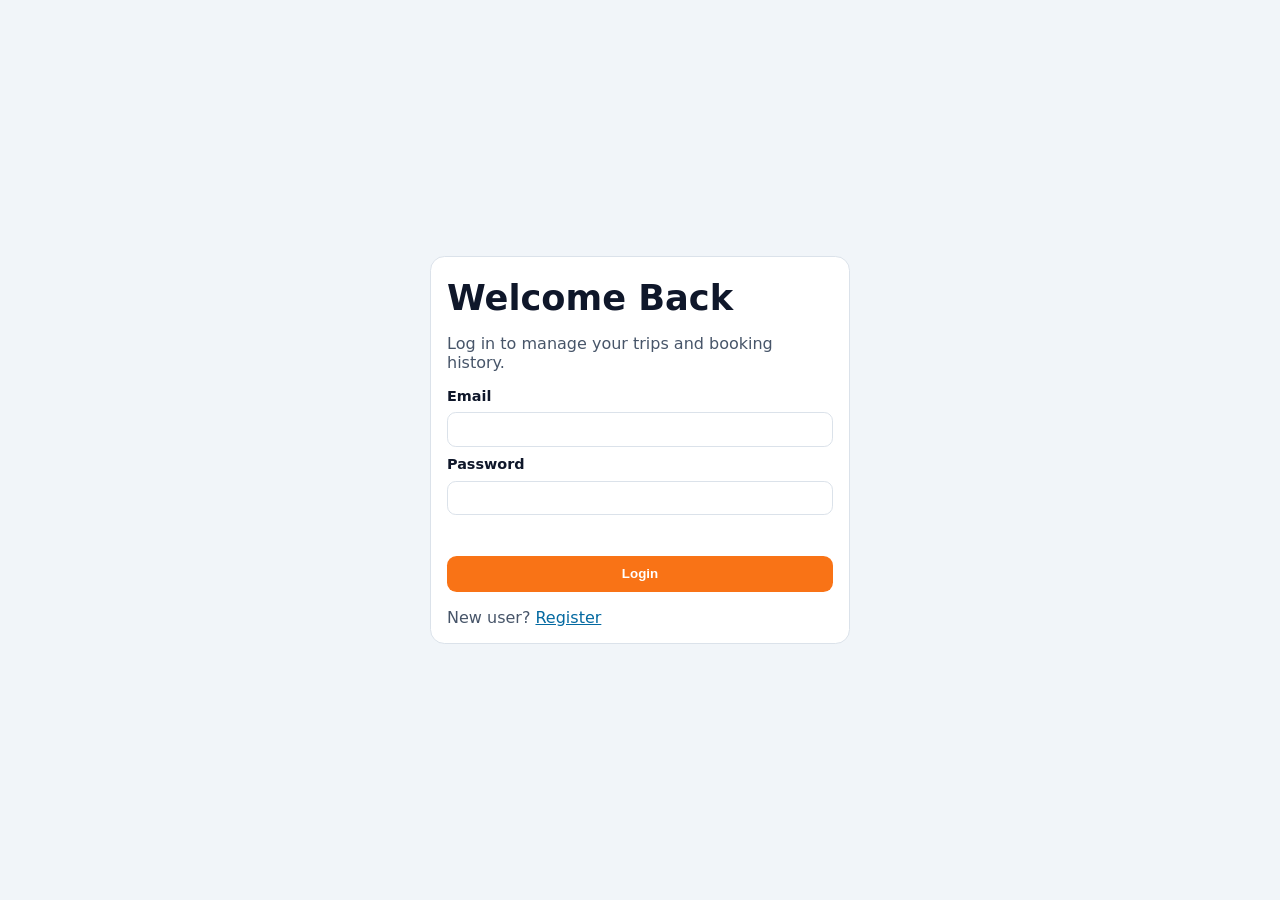
==== dashboard.html @ aea99197 "Add auth flow, user dashboard history, and INR run guide" ====
<!DOCTYPE html>
<html lang="en">
  <head>
    <meta charset="UTF-8" />
    <meta name="viewport" content="width=device-width, initial-scale=1.0" />
    <title>Dashboard - WanderList 2026</title>
    <link rel="stylesheet" href="styles.css" />
  </head>
  <body>
    <header class="app-header">
      <div>
        <p class="eyebrow">User Dashboard</p>
        <h1>WanderList 2026</h1>
        <p id="welcome-user" class="welcome-user"></p>
      </div>
      <div class="header-tools">
        <label class="search-group" for="search-input">
          <span>Search Trips</span>
          <input id="search-input" type="search" placeholder="Search by destination..." />
        </label>
        <div class="stats" aria-live="polite">
          <p><strong id="total-trips">0</strong> Total Trips</p>
          <p><strong id="visited-trips">0</strong> Completed</p>
        </div>
        <button id="logout-btn" class="btn-link btn-link-outline" type="button">Logout</button>
      </div>
    </header>

    <main class="dashboard">
      <section class="panel form-panel">
        <h2>Add New Trip</h2>
        <form id="trip-form" novalidate>
          <label for="destination">Destination Name</label>
          <input id="destination" name="destination" type="text" list="popular-destinations" required />
          <datalist id="popular-destinations">
            <option value="Goa"></option>
            <option value="Manali"></option>
            <option value="Jaipur"></option>
            <option value="Udaipur"></option>
            <option value="Kerala"></option>
            <option value="Rishikesh"></option>
            <option value="Leh-Ladakh"></option>
            <option value="Darjeeling"></option>
            <option value="Andaman Islands"></option>
          </datalist>

          <label for="date">Date</label>
          <input id="date" name="date" type="date" required />

          <label for="budget">Estimated Budget (INR)</label>
          <input id="budget" name="budget" type="number" min="1" step="1" required />

          <label for="category">Category</label>
          <select id="category" name="category" required>
            <option value="">Select a category</option>
            <option value="Adventure">Adventure</option>
            <option value="Relax">Relax</option>
            <option value="Work">Work</option>
            <option value="Culture">Culture</option>
          </select>

          <p id="form-error" class="error-message" aria-live="polite"></p>
          <button class="btn-add" type="submit">Add to Itinerary</button>
        </form>
      </section>

      <section class="panel list-panel">
        <div class="list-header">
          <h2>Planned Trips</h2>
          <p class="hint">Toggle visited or delete entries anytime.</p>
        </div>
        <div id="empty-state" class="empty-state" hidden>
          No trips planned yet! Start by adding one above.
        </div>
        <div id="trip-grid" class="trip-grid" aria-live="polite"></div>
      </section>
    </main>

    <section class="panel history-panel">
      <h2>Past Bookings History</h2>
      <div id="history-empty" class="empty-state" hidden>No past bookings yet.</div>
      <ul id="history-list" class="history-list"></ul>
    </section>

    <footer class="budget-summary" aria-live="polite">
      Total Planned Budget: <strong id="budget-total">₹0</strong>
    </footer>

    <template id="trip-card-template">
      <article class="trip-card">
        <header>
          <h3 class="trip-destination"></h3>
          <p class="trip-date"></p>
        </header>
        <div class="trip-meta">
          <p><span>Budget:</span> <strong class="trip-budget"></strong></p>
          <p><span>Category:</span> <strong class="trip-category"></strong></p>
        </div>
        <footer>
          <label class="visited-toggle">
            <input type="checkbox" class="visited-input" />
            Mark as Visited
          </label>
          <button class="delete-btn" type="button" aria-label="Delete trip">🗑</button>
        </footer>
      </article>
    </template>

    <script src="script.js"></script>
  </body>
</html>
---- styles.css ----
:root {
  --primary: #0ea5e9;
  --accent: #f97316;
  --bg: #f1f5f9;
  --panel: #ffffff;
  --text: #0f172a;
  --muted: #475569;
  --border: #dbe2ea;
  --error: #dc2626;
  --success-bg: #ecfeff;
}

* {
  box-sizing: border-box;
}

body {
  margin: 0;
  background: var(--bg);
  color: var(--text);
  font-family: Inter, system-ui, -apple-system, Segoe UI, Roboto, sans-serif;
}

.landing {
  min-height: 100vh;
  display: grid;
  place-content: center;
  gap: 0.75rem;
  text-align: center;
  padding: 1rem;
}

.landing-copy {
  margin: 0;
  color: var(--muted);
}

.landing-actions {
  display: flex;
  justify-content: center;
  gap: 0.6rem;
}

.btn-link {
  background: var(--accent);
  color: #fff;
  text-decoration: none;
  border: none;
  border-radius: 0.6rem;
  padding: 0.5rem 0.9rem;
  font-weight: 700;
  cursor: pointer;
}

.btn-link-outline {
  background: transparent;
  color: #fff;
  border: 1px solid rgba(255, 255, 255, 0.7);
}

.auth-page {
  min-height: 100vh;
  display: grid;
  place-content: center;
  padding: 1rem;
}

.auth-card {
  width: min(420px, 95vw);
  background: var(--panel);
  border: 1px solid var(--border);
  border-radius: 0.9rem;
  padding: 1rem;
}

.auth-card p {
  color: var(--muted);
}

.auth-form {
  display: grid;
  gap: 0.55rem;
}

.auth-switch {
  margin-bottom: 0;
}

.auth-switch a {
  color: #0369a1;
}

.app-header {
  background: linear-gradient(130deg, #0284c7, #0ea5e9);
  color: #fff;
  padding: 1.25rem clamp(1rem, 4vw, 2.5rem);
  display: flex;
  align-items: end;
  justify-content: space-between;
  gap: 1rem;
}

.welcome-user {
  margin: 0.2rem 0 0;
  opacity: 0.9;
}

.eyebrow {
  margin: 0;
  text-transform: uppercase;
  letter-spacing: 0.08em;
  font-size: 0.78rem;
  opacity: 0.85;
}

h1 {
  margin: 0.2rem 0 0;
  font-size: clamp(1.5rem, 4vw, 2.2rem);
}

.header-tools {
  display: grid;
  gap: 0.6rem;
  width: min(420px, 100%);
}

.search-group {
  display: grid;
  gap: 0.25rem;
  font-size: 0.86rem;
}

.search-group input {
  border: 1px solid #bfdbfe;
  border-radius: 0.6rem;
  padding: 0.55rem;
  color: var(--text);
}

.stats {
  display: flex;
  gap: 0.8rem;
  flex-wrap: wrap;
}

.stats p {
  margin: 0;
  background: rgba(255, 255, 255, 0.16);
  border: 1px solid rgba(255, 255, 255, 0.32);
  border-radius: 999px;
  padding: 0.35rem 0.7rem;
  font-size: 0.9rem;
}

.dashboard {
  display: grid;
  grid-template-columns: minmax(260px, 320px) 1fr;
  gap: 1rem;
  padding: 1rem clamp(1rem, 4vw, 2.5rem) 0.8rem;
}

.panel {
  background: var(--panel);
  border: 1px solid var(--border);
  border-radius: 0.9rem;
  padding: 1rem;
}

.history-panel {
  margin: 0 clamp(1rem, 4vw, 2.5rem) 0.8rem;
}

.history-list {
  margin: 0;
  padding-left: 1.2rem;
  color: var(--text);
}

.history-list li {
  padding: 0.2rem 0;
}

#trip-form {
  display: grid;
  gap: 0.55rem;
}

label {
  font-weight: 600;
  font-size: 0.9rem;
}

input,
select {
  border: 1px solid var(--border);
  border-radius: 0.55rem;
  padding: 0.55rem;
}

.btn-add {
  margin-top: 0.25rem;
  background: var(--accent);
  border: none;
  color: #fff;
  border-radius: 0.6rem;
  padding: 0.65rem;
  font-weight: 700;
  cursor: pointer;
}

.error-message {
  min-height: 1.2rem;
  margin: 0;
  color: var(--error);
  font-size: 0.86rem;
}

.list-header {
  display: flex;
  justify-content: space-between;
  gap: 1rem;
  align-items: baseline;
}

.hint {
  margin: 0;
  color: var(--muted);
  font-size: 0.88rem;
}

.empty-state {
  background: #fff7ed;
  border: 1px dashed #fdba74;
  border-radius: 0.7rem;
  padding: 0.8rem;
  color: #9a3412;
  margin-bottom: 0.8rem;
}

.trip-grid {
  display: grid;
  gap: 0.8rem;
  grid-template-columns: repeat(auto-fill, minmax(220px, 1fr));
}

.trip-card {
  border: 1px solid var(--border);
  border-radius: 0.8rem;
  padding: 0.8rem;
  background: #fff;
}

.trip-card.visited {
  background: var(--success-bg);
  border-color: #67e8f9;
}

.trip-card header h3 {
  margin: 0;
}

.trip-date {
  margin: 0.2rem 0 0;
  color: var(--muted);
  font-size: 0.88rem;
}

.trip-meta p {
  margin: 0.3rem 0;
}

.trip-meta span {
  color: var(--muted);
}

.trip-card footer {
  margin-top: 0.7rem;
  display: flex;
  justify-content: space-between;
  align-items: center;
}

.visited-toggle {
  display: inline-flex;
  align-items: center;
  gap: 0.35rem;
  font-size: 0.86rem;
  font-weight: 500;
}

.delete-btn {
  background: transparent;
  border: 1px solid #fecaca;
  color: #b91c1c;
  border-radius: 0.5rem;
  padding: 0.3rem 0.45rem;
  cursor: pointer;
}

.budget-summary {
  margin: 0 1rem 1.2rem;
  padding: 0.9rem 1rem;
  background: #e0f2fe;
  border: 1px solid #bae6fd;
  border-radius: 0.7rem;
}

@media (max-width: 860px) {
  .app-header {
    align-items: start;
    flex-direction: column;
  }

  .dashboard {
    grid-template-columns: 1fr;
  }
}
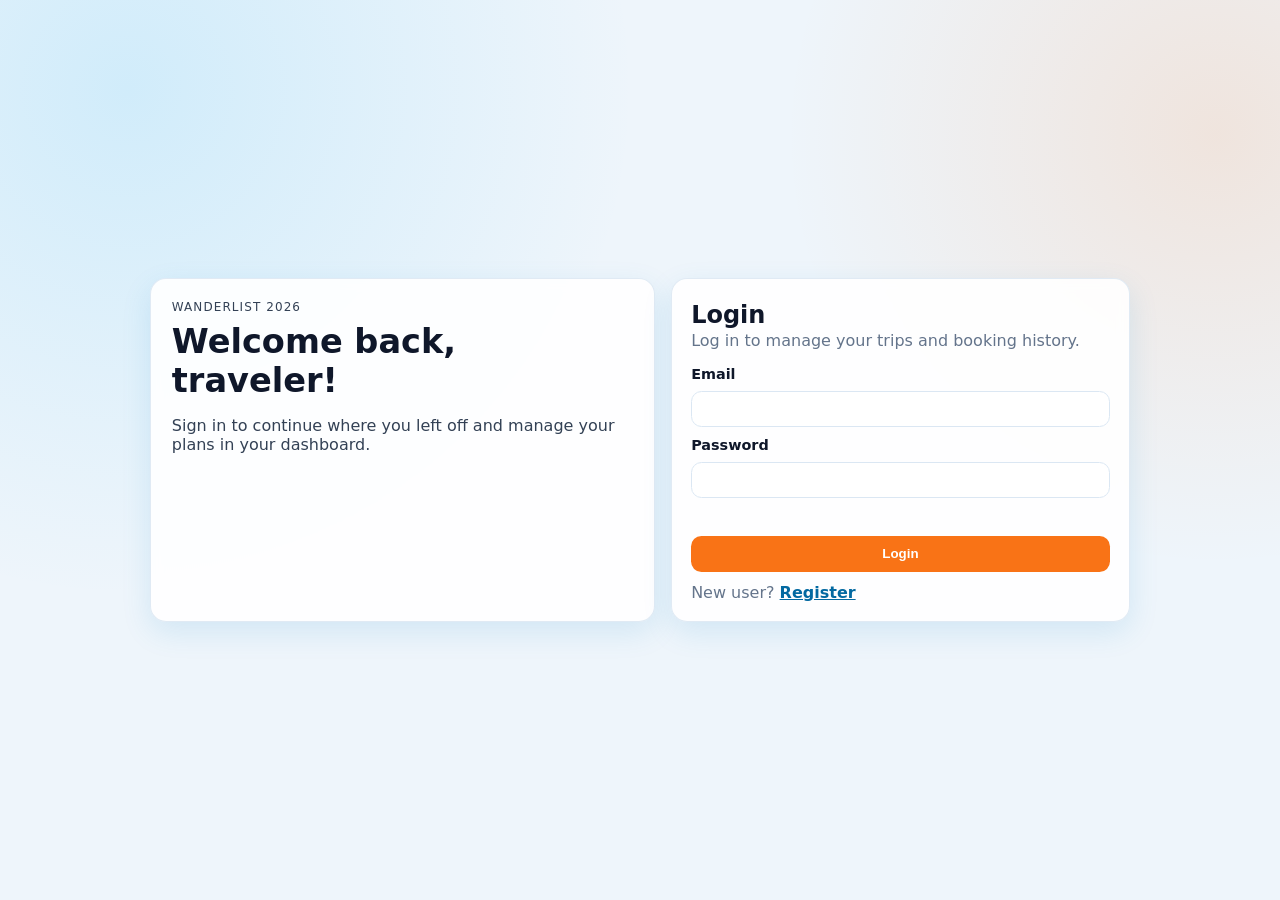
==== commit e6f602be: "Polish UI/UX across auth and dashboard pages" ====
--- a/dashboard.html
+++ b/dashboard.html
@@ -10,7 +10,7 @@
     <header class="app-header">
       <div>
         <p class="eyebrow">User Dashboard</p>
-        <h1>WanderList 2026</h1>
+        <h1>WanderList 2026 Dashboard</h1>
         <p id="welcome-user" class="welcome-user"></p>
       </div>
       <div class="header-tools">
@@ -29,6 +29,7 @@
     <main class="dashboard">
       <section class="panel form-panel">
         <h2>Add New Trip</h2>
+        <p class="muted">Create your next plan in seconds.</p>
         <form id="trip-form" novalidate>
           <label for="destination">Destination Name</label>
           <input id="destination" name="destination" type="text" list="popular-destinations" required />
--- a/styles.css
+++ b/styles.css
@@ -1,13 +1,15 @@
 :root {
-  --primary: #0ea5e9;
+  --primary: #0284c7;
+  --primary-strong: #0369a1;
   --accent: #f97316;
-  --bg: #f1f5f9;
+  --bg: #eef5fb;
   --panel: #ffffff;
   --text: #0f172a;
-  --muted: #475569;
-  --border: #dbe2ea;
+  --muted: #64748b;
+  --border: #dbe7f3;
   --error: #dc2626;
   --success-bg: #ecfeff;
+  --shadow: 0 10px 30px rgba(2, 132, 199, 0.12);
 }
 
 * {
@@ -16,112 +18,168 @@
 
 body {
   margin: 0;
-  background: var(--bg);
+  background:
+    radial-gradient(circle at 10% 10%, rgba(56, 189, 248, 0.16), transparent 36%),
+    radial-gradient(circle at 95% 15%, rgba(249, 115, 22, 0.13), transparent 30%),
+    var(--bg);
   color: var(--text);
   font-family: Inter, system-ui, -apple-system, Segoe UI, Roboto, sans-serif;
 }
 
-.landing {
+.muted {
+  color: var(--muted);
+  margin-top: 0;
+}
+
+.auth-page {
   min-height: 100vh;
   display: grid;
   place-content: center;
-  gap: 0.75rem;
-  text-align: center;
   padding: 1rem;
 }
 
-.landing-copy {
-  margin: 0;
-  color: var(--muted);
-}
-
-.landing-actions {
-  display: flex;
-  justify-content: center;
-  gap: 0.6rem;
-}
-
+.auth-layout {
+  width: min(980px, 96vw);
+  display: grid;
+  grid-template-columns: 1.1fr 1fr;
+  gap: 1rem;
+  align-items: stretch;
+}
+
+.auth-hero,
+.auth-card {
+  background: rgba(255, 255, 255, 0.9);
+  border: 1px solid rgba(219, 231, 243, 0.85);
+  border-radius: 1rem;
+  box-shadow: var(--shadow);
+  backdrop-filter: blur(6px);
+}
+
+.auth-hero {
+  padding: 1.3rem;
+}
+
+.auth-hero h1 {
+  margin: 0.5rem 0;
+  font-size: clamp(1.4rem, 3.3vw, 2.1rem);
+}
+
+.auth-hero p {
+  color: #334155;
+}
+
+.auth-hero ul {
+  margin: 0.9rem 0 0;
+  padding-left: 1.2rem;
+  color: #334155;
+}
+
+.auth-card {
+  padding: 1.2rem;
+}
+
+.auth-card h2 {
+  margin: 0.15rem 0;
+}
+
+.auth-form {
+  display: grid;
+  gap: 0.58rem;
+}
+
+.auth-switch {
+  margin: 0.7rem 0 0;
+  color: var(--muted);
+}
+
+.auth-switch a {
+  color: var(--primary-strong);
+  font-weight: 600;
+}
+
+.eyebrow {
+  margin: 0;
+  text-transform: uppercase;
+  letter-spacing: 0.09em;
+  font-size: 0.75rem;
+  color: var(--primary-strong);
+}
+
+label {
+  font-weight: 600;
+  font-size: 0.9rem;
+}
+
+input,
+select {
+  border: 1px solid var(--border);
+  border-radius: 0.65rem;
+  padding: 0.6rem;
+  background: #fff;
+}
+
+input:focus,
+select:focus {
+  outline: 2px solid #7dd3fc;
+  border-color: #38bdf8;
+}
+
+.btn-add,
 .btn-link {
   background: var(--accent);
+  border: none;
   color: #fff;
-  text-decoration: none;
-  border: none;
-  border-radius: 0.6rem;
-  padding: 0.5rem 0.9rem;
+  border-radius: 0.65rem;
+  padding: 0.65rem 0.9rem;
   font-weight: 700;
   cursor: pointer;
+  transition: transform 140ms ease, filter 140ms ease;
+}
+
+.btn-add:hover,
+.btn-link:hover {
+  filter: brightness(0.96);
+  transform: translateY(-1px);
 }
 
 .btn-link-outline {
-  background: transparent;
+  background: #ffffff1f;
   color: #fff;
-  border: 1px solid rgba(255, 255, 255, 0.7);
-}
-
-.auth-page {
-  min-height: 100vh;
-  display: grid;
-  place-content: center;
-  padding: 1rem;
-}
-
-.auth-card {
-  width: min(420px, 95vw);
-  background: var(--panel);
-  border: 1px solid var(--border);
-  border-radius: 0.9rem;
-  padding: 1rem;
-}
-
-.auth-card p {
-  color: var(--muted);
-}
-
-.auth-form {
-  display: grid;
-  gap: 0.55rem;
-}
-
-.auth-switch {
-  margin-bottom: 0;
-}
-
-.auth-switch a {
-  color: #0369a1;
+  border: 1px solid rgba(255, 255, 255, 0.75);
+}
+
+.error-message {
+  min-height: 1.2rem;
+  margin: 0;
+  color: var(--error);
+  font-size: 0.86rem;
 }
 
 .app-header {
-  background: linear-gradient(130deg, #0284c7, #0ea5e9);
+  background: linear-gradient(135deg, #0284c7, #0ea5e9);
   color: #fff;
-  padding: 1.25rem clamp(1rem, 4vw, 2.5rem);
+  padding: 1.15rem clamp(1rem, 4vw, 2.5rem);
   display: flex;
   align-items: end;
   justify-content: space-between;
   gap: 1rem;
+  box-shadow: 0 10px 24px rgba(3, 105, 161, 0.3);
+}
+
+.app-header h1 {
+  margin: 0.2rem 0 0;
+  font-size: clamp(1.3rem, 3.6vw, 2rem);
 }
 
 .welcome-user {
-  margin: 0.2rem 0 0;
-  opacity: 0.9;
-}
-
-.eyebrow {
-  margin: 0;
-  text-transform: uppercase;
-  letter-spacing: 0.08em;
-  font-size: 0.78rem;
-  opacity: 0.85;
-}
-
-h1 {
-  margin: 0.2rem 0 0;
-  font-size: clamp(1.5rem, 4vw, 2.2rem);
+  margin: 0.22rem 0 0;
+  opacity: 0.95;
 }
 
 .header-tools {
   display: grid;
   gap: 0.6rem;
-  width: min(420px, 100%);
+  width: min(460px, 100%);
 }
 
 .search-group {
@@ -130,31 +188,24 @@
   font-size: 0.86rem;
 }
 
-.search-group input {
-  border: 1px solid #bfdbfe;
-  border-radius: 0.6rem;
-  padding: 0.55rem;
-  color: var(--text);
-}
-
 .stats {
   display: flex;
-  gap: 0.8rem;
+  gap: 0.65rem;
   flex-wrap: wrap;
 }
 
 .stats p {
   margin: 0;
-  background: rgba(255, 255, 255, 0.16);
+  background: rgba(255, 255, 255, 0.18);
   border: 1px solid rgba(255, 255, 255, 0.32);
   border-radius: 999px;
-  padding: 0.35rem 0.7rem;
+  padding: 0.3rem 0.72rem;
   font-size: 0.9rem;
 }
 
 .dashboard {
   display: grid;
-  grid-template-columns: minmax(260px, 320px) 1fr;
+  grid-template-columns: minmax(260px, 340px) 1fr;
   gap: 1rem;
   padding: 1rem clamp(1rem, 4vw, 2.5rem) 0.8rem;
 }
@@ -162,8 +213,9 @@
 .panel {
   background: var(--panel);
   border: 1px solid var(--border);
-  border-radius: 0.9rem;
+  border-radius: 1rem;
   padding: 1rem;
+  box-shadow: 0 8px 22px rgba(15, 23, 42, 0.06);
 }
 
 .history-panel {
@@ -173,46 +225,16 @@
 .history-list {
   margin: 0;
   padding-left: 1.2rem;
-  color: var(--text);
 }
 
 .history-list li {
-  padding: 0.2rem 0;
+  padding: 0.36rem 0;
+  color: #1e293b;
 }
 
 #trip-form {
   display: grid;
   gap: 0.55rem;
-}
-
-label {
-  font-weight: 600;
-  font-size: 0.9rem;
-}
-
-input,
-select {
-  border: 1px solid var(--border);
-  border-radius: 0.55rem;
-  padding: 0.55rem;
-}
-
-.btn-add {
-  margin-top: 0.25rem;
-  background: var(--accent);
-  border: none;
-  color: #fff;
-  border-radius: 0.6rem;
-  padding: 0.65rem;
-  font-weight: 700;
-  cursor: pointer;
-}
-
-.error-message {
-  min-height: 1.2rem;
-  margin: 0;
-  color: var(--error);
-  font-size: 0.86rem;
 }
 
 .list-header {
@@ -231,23 +253,29 @@
 .empty-state {
   background: #fff7ed;
   border: 1px dashed #fdba74;
-  border-radius: 0.7rem;
-  padding: 0.8rem;
+  border-radius: 0.75rem;
+  padding: 0.85rem;
   color: #9a3412;
   margin-bottom: 0.8rem;
 }
 
 .trip-grid {
   display: grid;
-  gap: 0.8rem;
-  grid-template-columns: repeat(auto-fill, minmax(220px, 1fr));
+  gap: 0.85rem;
+  grid-template-columns: repeat(auto-fill, minmax(230px, 1fr));
 }
 
 .trip-card {
   border: 1px solid var(--border);
-  border-radius: 0.8rem;
-  padding: 0.8rem;
+  border-radius: 0.88rem;
+  padding: 0.84rem;
   background: #fff;
+  transition: transform 150ms ease, box-shadow 150ms ease;
+}
+
+.trip-card:hover {
+  transform: translateY(-2px);
+  box-shadow: 0 8px 24px rgba(2, 132, 199, 0.15);
 }
 
 .trip-card.visited {
@@ -266,7 +294,7 @@
 }
 
 .trip-meta p {
-  margin: 0.3rem 0;
+  margin: 0.34rem 0;
 }
 
 .trip-meta span {
@@ -274,7 +302,7 @@
 }
 
 .trip-card footer {
-  margin-top: 0.7rem;
+  margin-top: 0.74rem;
   display: flex;
   justify-content: space-between;
   align-items: center;
@@ -292,9 +320,13 @@
   background: transparent;
   border: 1px solid #fecaca;
   color: #b91c1c;
-  border-radius: 0.5rem;
-  padding: 0.3rem 0.45rem;
+  border-radius: 0.55rem;
+  padding: 0.33rem 0.5rem;
   cursor: pointer;
+}
+
+.delete-btn:hover {
+  background: #fff1f2;
 }
 
 .budget-summary {
@@ -302,16 +334,18 @@
   padding: 0.9rem 1rem;
   background: #e0f2fe;
   border: 1px solid #bae6fd;
-  border-radius: 0.7rem;
-}
-
-@media (max-width: 860px) {
+  border-radius: 0.78rem;
+  box-shadow: 0 8px 18px rgba(3, 105, 161, 0.1);
+}
+
+@media (max-width: 900px) {
+  .auth-layout,
+  .dashboard {
+    grid-template-columns: 1fr;
+  }
+
   .app-header {
     align-items: start;
     flex-direction: column;
   }
-
-  .dashboard {
-    grid-template-columns: 1fr;
-  }
-}
+}
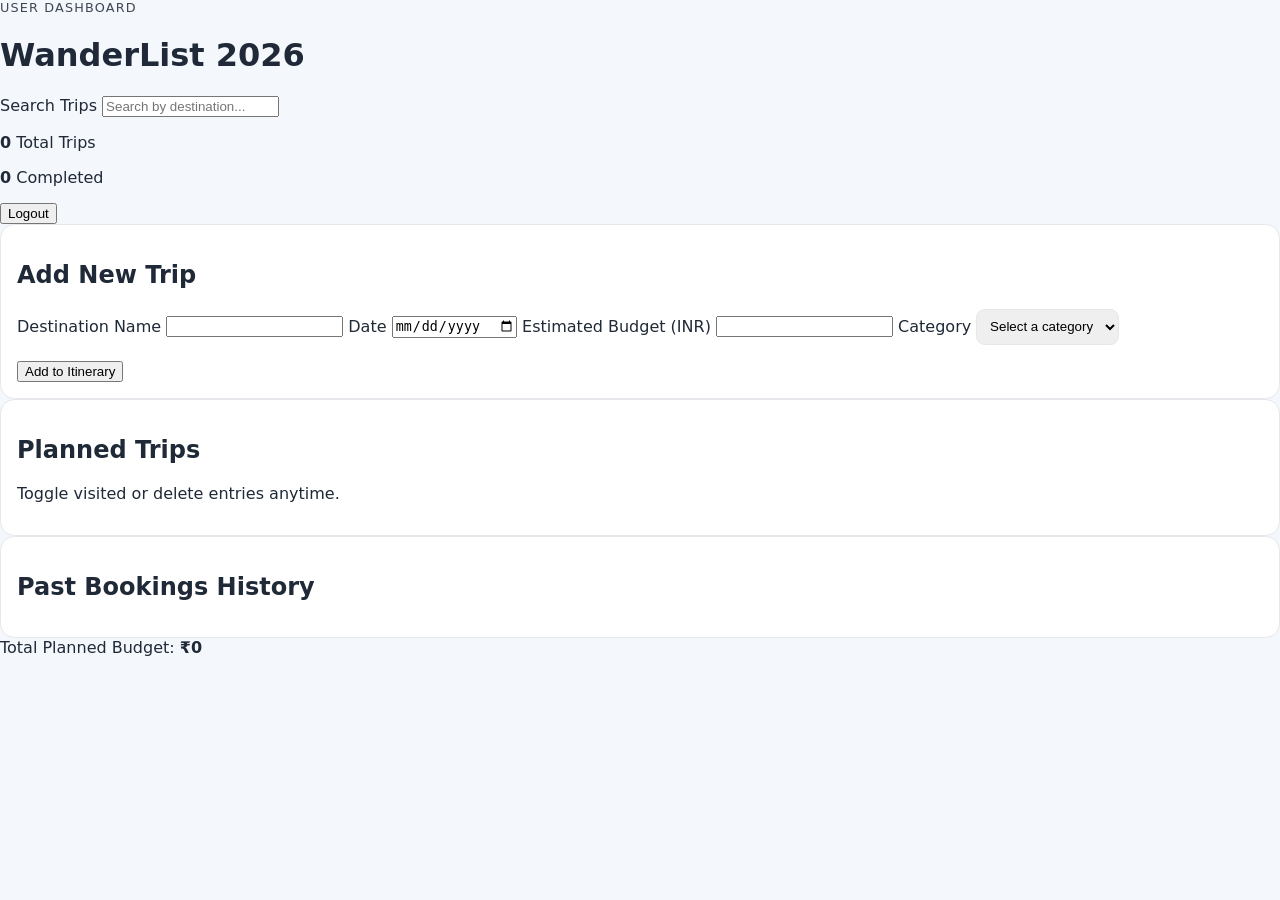
==== commit ae90e1c1: "Merge branch 'main' into codex/create-interactive-travel-dashboard-ui-h0lkji" ====
--- a/dashboard.html
+++ b/dashboard.html
@@ -10,7 +10,7 @@
     <header class="app-header">
       <div>
         <p class="eyebrow">User Dashboard</p>
-        <h1>WanderList 2026 Dashboard</h1>
+        <h1>WanderList 2026</h1>
         <p id="welcome-user" class="welcome-user"></p>
       </div>
       <div class="header-tools">
@@ -29,7 +29,6 @@
     <main class="dashboard">
       <section class="panel form-panel">
         <h2>Add New Trip</h2>
-        <p class="muted">Create your next plan in seconds.</p>
         <form id="trip-form" novalidate>
           <label for="destination">Destination Name</label>
           <input id="destination" name="destination" type="text" list="popular-destinations" required />
--- a/styles.css
+++ b/styles.css
@@ -1,15 +1,13 @@
 :root {
-  --primary: #0284c7;
-  --primary-strong: #0369a1;
-  --accent: #f97316;
-  --bg: #eef5fb;
+  color-scheme: light;
+  --bg: #f4f7fb;
   --panel: #ffffff;
-  --text: #0f172a;
-  --muted: #64748b;
-  --border: #dbe7f3;
-  --error: #dc2626;
-  --success-bg: #ecfeff;
-  --shadow: 0 10px 30px rgba(2, 132, 199, 0.12);
+  --primary: #2563eb;
+  --primary-strong: #1d4ed8;
+  --text: #1f2937;
+  --muted: #6b7280;
+  --border: #e5e7eb;
+  --success: #15803d;
 }
 
 * {
@@ -18,333 +16,196 @@
 
 body {
   margin: 0;
-  background:
-    radial-gradient(circle at 10% 10%, rgba(56, 189, 248, 0.16), transparent 36%),
-    radial-gradient(circle at 95% 15%, rgba(249, 115, 22, 0.13), transparent 30%),
-    var(--bg);
+  font-family: Inter, system-ui, -apple-system, Segoe UI, Roboto, sans-serif;
+  background: var(--bg);
   color: var(--text);
-  font-family: Inter, system-ui, -apple-system, Segoe UI, Roboto, sans-serif;
-}
-
-.muted {
-  color: var(--muted);
-  margin-top: 0;
-}
-
-.auth-page {
-  min-height: 100vh;
-  display: grid;
-  place-content: center;
-  padding: 1rem;
-}
-
-.auth-layout {
-  width: min(980px, 96vw);
-  display: grid;
-  grid-template-columns: 1.1fr 1fr;
-  gap: 1rem;
-  align-items: stretch;
-}
-
-.auth-hero,
-.auth-card {
-  background: rgba(255, 255, 255, 0.9);
-  border: 1px solid rgba(219, 231, 243, 0.85);
-  border-radius: 1rem;
-  box-shadow: var(--shadow);
-  backdrop-filter: blur(6px);
-}
-
-.auth-hero {
-  padding: 1.3rem;
-}
-
-.auth-hero h1 {
-  margin: 0.5rem 0;
-  font-size: clamp(1.4rem, 3.3vw, 2.1rem);
-}
-
-.auth-hero p {
-  color: #334155;
-}
-
-.auth-hero ul {
-  margin: 0.9rem 0 0;
-  padding-left: 1.2rem;
-  color: #334155;
-}
-
-.auth-card {
-  padding: 1.2rem;
-}
-
-.auth-card h2 {
-  margin: 0.15rem 0;
-}
-
-.auth-form {
-  display: grid;
-  gap: 0.58rem;
-}
-
-.auth-switch {
-  margin: 0.7rem 0 0;
-  color: var(--muted);
-}
-
-.auth-switch a {
-  color: var(--primary-strong);
-  font-weight: 600;
+}
+
+.hero {
+  background: linear-gradient(120deg, #1e40af, #2563eb);
+  color: #fff;
+  padding: 2rem clamp(1rem, 4vw, 3rem);
+  display: flex;
+  justify-content: space-between;
+  gap: 1rem;
+  align-items: end;
 }
 
 .eyebrow {
   margin: 0;
   text-transform: uppercase;
   letter-spacing: 0.09em;
-  font-size: 0.75rem;
-  color: var(--primary-strong);
-}
-
-label {
-  font-weight: 600;
-  font-size: 0.9rem;
-}
-
-input,
-select {
-  border: 1px solid var(--border);
-  border-radius: 0.65rem;
-  padding: 0.6rem;
-  background: #fff;
-}
-
-input:focus,
-select:focus {
-  outline: 2px solid #7dd3fc;
-  border-color: #38bdf8;
-}
-
-.btn-add,
-.btn-link {
-  background: var(--accent);
-  border: none;
-  color: #fff;
-  border-radius: 0.65rem;
-  padding: 0.65rem 0.9rem;
-  font-weight: 700;
-  cursor: pointer;
-  transition: transform 140ms ease, filter 140ms ease;
-}
-
-.btn-add:hover,
-.btn-link:hover {
-  filter: brightness(0.96);
-  transform: translateY(-1px);
-}
-
-.btn-link-outline {
-  background: #ffffff1f;
-  color: #fff;
-  border: 1px solid rgba(255, 255, 255, 0.75);
-}
-
-.error-message {
-  min-height: 1.2rem;
-  margin: 0;
-  color: var(--error);
-  font-size: 0.86rem;
-}
-
-.app-header {
-  background: linear-gradient(135deg, #0284c7, #0ea5e9);
-  color: #fff;
-  padding: 1.15rem clamp(1rem, 4vw, 2.5rem);
-  display: flex;
-  align-items: end;
-  justify-content: space-between;
-  gap: 1rem;
-  box-shadow: 0 10px 24px rgba(3, 105, 161, 0.3);
-}
-
-.app-header h1 {
-  margin: 0.2rem 0 0;
-  font-size: clamp(1.3rem, 3.6vw, 2rem);
-}
-
-.welcome-user {
-  margin: 0.22rem 0 0;
-  opacity: 0.95;
-}
-
-.header-tools {
-  display: grid;
-  gap: 0.6rem;
-  width: min(460px, 100%);
-}
-
-.search-group {
-  display: grid;
-  gap: 0.25rem;
-  font-size: 0.86rem;
-}
-
-.stats {
-  display: flex;
-  gap: 0.65rem;
-  flex-wrap: wrap;
-}
-
-.stats p {
-  margin: 0;
-  background: rgba(255, 255, 255, 0.18);
-  border: 1px solid rgba(255, 255, 255, 0.32);
-  border-radius: 999px;
-  padding: 0.3rem 0.72rem;
-  font-size: 0.9rem;
-}
-
-.dashboard {
-  display: grid;
-  grid-template-columns: minmax(260px, 340px) 1fr;
-  gap: 1rem;
-  padding: 1rem clamp(1rem, 4vw, 2.5rem) 0.8rem;
-}
-
-.panel {
+  opacity: 0.85;
+  font-size: 0.8rem;
+}
+
+.hero h1 {
+  margin: 0.35rem 0;
+  font-size: clamp(1.4rem, 4vw, 2.4rem);
+}
+
+.hero p {
+  margin: 0;
+  max-width: 60ch;
+}
+
+.layout {
+  display: grid;
+  grid-template-columns: 1fr;
+  gap: 1rem;
+  padding: 1rem clamp(1rem, 4vw, 3rem) 2rem;
+}
+
+.section-copy {
+  margin-top: 0;
+  color: var(--muted);
+}
+
+.card-grid {
+  display: grid;
+  grid-template-columns: repeat(auto-fill, minmax(220px, 1fr));
+  gap: 1rem;
+}
+
+.card {
   background: var(--panel);
   border: 1px solid var(--border);
-  border-radius: 1rem;
-  padding: 1rem;
-  box-shadow: 0 8px 22px rgba(15, 23, 42, 0.06);
-}
-
-.history-panel {
-  margin: 0 clamp(1rem, 4vw, 2.5rem) 0.8rem;
-}
-
-.history-list {
-  margin: 0;
-  padding-left: 1.2rem;
-}
-
-.history-list li {
-  padding: 0.36rem 0;
-  color: #1e293b;
-}
-
-#trip-form {
-  display: grid;
-  gap: 0.55rem;
-}
-
-.list-header {
-  display: flex;
-  justify-content: space-between;
-  gap: 1rem;
-  align-items: baseline;
-}
-
-.hint {
-  margin: 0;
+  border-radius: 0.9rem;
+  overflow: hidden;
+  box-shadow: 0 8px 20px rgba(15, 23, 42, 0.08);
+}
+
+.card img {
+  width: 100%;
+  height: 150px;
+  object-fit: cover;
+}
+
+.card-content {
+  padding: 0.9rem;
+}
+
+.card h3 {
+  margin: 0;
+}
+
+.card-description {
   color: var(--muted);
-  font-size: 0.88rem;
-}
-
-.empty-state {
-  background: #fff7ed;
-  border: 1px dashed #fdba74;
-  border-radius: 0.75rem;
-  padding: 0.85rem;
-  color: #9a3412;
-  margin-bottom: 0.8rem;
-}
-
-.trip-grid {
-  display: grid;
-  gap: 0.85rem;
-  grid-template-columns: repeat(auto-fill, minmax(230px, 1fr));
-}
-
-.trip-card {
-  border: 1px solid var(--border);
-  border-radius: 0.88rem;
-  padding: 0.84rem;
-  background: #fff;
-  transition: transform 150ms ease, box-shadow 150ms ease;
-}
-
-.trip-card:hover {
-  transform: translateY(-2px);
-  box-shadow: 0 8px 24px rgba(2, 132, 199, 0.15);
-}
-
-.trip-card.visited {
-  background: var(--success-bg);
-  border-color: #67e8f9;
-}
-
-.trip-card header h3 {
-  margin: 0;
-}
-
-.trip-date {
-  margin: 0.2rem 0 0;
-  color: var(--muted);
-  font-size: 0.88rem;
-}
-
-.trip-meta p {
-  margin: 0.34rem 0;
-}
-
-.trip-meta span {
-  color: var(--muted);
-}
-
-.trip-card footer {
-  margin-top: 0.74rem;
+  min-height: 2.5rem;
+}
+
+.meta-row,
+.price-row {
   display: flex;
   justify-content: space-between;
   align-items: center;
-}
-
-.visited-toggle {
-  display: inline-flex;
-  align-items: center;
-  gap: 0.35rem;
-  font-size: 0.86rem;
-  font-weight: 500;
-}
-
-.delete-btn {
+  gap: 0.4rem;
+}
+
+.pill {
+  background: #eff6ff;
+  color: #1e3a8a;
+  border-radius: 999px;
+  font-size: 0.78rem;
+  padding: 0.18rem 0.55rem;
+}
+
+.price {
+  font-size: 1.1rem;
+}
+
+.btn {
+  border: none;
+  cursor: pointer;
+  background: var(--primary);
+  color: #fff;
+  border-radius: 0.55rem;
+  padding: 0.55rem 0.85rem;
+  font-weight: 600;
+}
+
+.btn:hover {
+  background: var(--primary-strong);
+}
+
+.btn-outline {
   background: transparent;
-  border: 1px solid #fecaca;
-  color: #b91c1c;
+  border: 1px solid rgba(255, 255, 255, 0.5);
+}
+
+.btn-outline:hover {
+  background: rgba(255, 255, 255, 0.1);
+}
+
+.panel {
+  background: var(--panel);
+  border-radius: 0.9rem;
+  border: 1px solid var(--border);
+  padding: 1rem;
+}
+
+.table-wrap {
+  overflow-x: auto;
+}
+
+table {
+  width: 100%;
+  border-collapse: collapse;
+}
+
+th,
+td {
+  text-align: left;
+  border-bottom: 1px solid var(--border);
+  padding: 0.75rem 0.3rem;
+}
+
+.split {
+  display: grid;
+  grid-template-columns: repeat(auto-fit, minmax(250px, 1fr));
+  gap: 1rem;
+}
+
+.prompt-form {
+  display: grid;
+  gap: 0.6rem;
+}
+
+select {
+  padding: 0.55rem;
   border-radius: 0.55rem;
-  padding: 0.33rem 0.5rem;
-  cursor: pointer;
-}
-
-.delete-btn:hover {
-  background: #fff1f2;
-}
-
-.budget-summary {
-  margin: 0 1rem 1.2rem;
-  padding: 0.9rem 1rem;
-  background: #e0f2fe;
-  border: 1px solid #bae6fd;
-  border-radius: 0.78rem;
-  box-shadow: 0 8px 18px rgba(3, 105, 161, 0.1);
-}
-
-@media (max-width: 900px) {
-  .auth-layout,
-  .dashboard {
-    grid-template-columns: 1fr;
-  }
-
-  .app-header {
+  border: 1px solid var(--border);
+}
+
+.feedback {
+  background: #f8fafc;
+  border: 1px dashed #cbd5e1;
+  border-radius: 0.8rem;
+  padding: 0.9rem;
+}
+
+.feedback h3 {
+  margin-top: 0;
+}
+
+.feedback p {
+  margin-bottom: 0;
+  color: #334155;
+}
+
+.highlight {
+  outline: 3px solid #fde68a;
+  transform: translateY(-2px);
+  transition: transform 120ms ease;
+}
+
+.success {
+  color: var(--success);
+  font-weight: 600;
+}
+
+@media (max-width: 620px) {
+  .hero {
     align-items: start;
     flex-direction: column;
   }
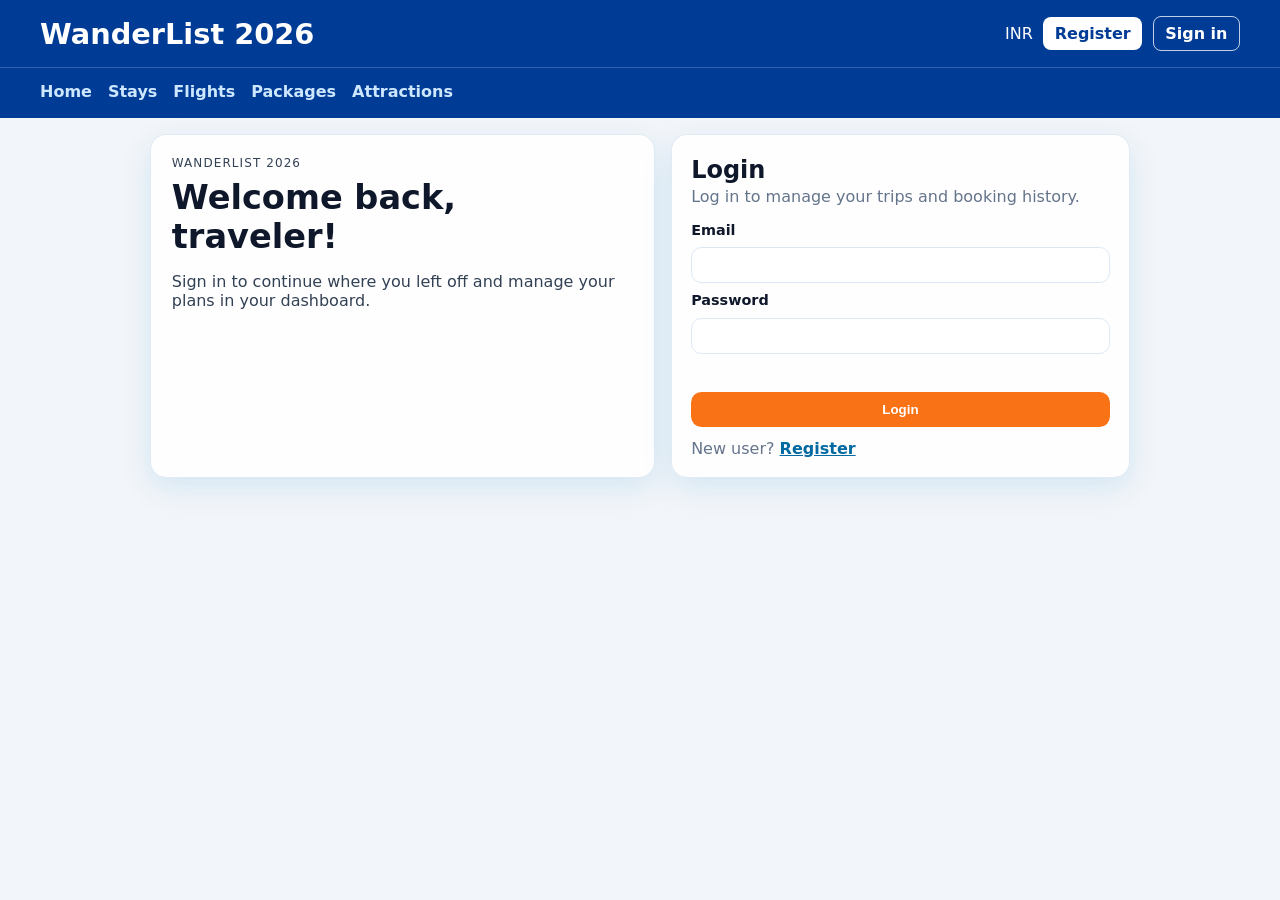
==== commit 2cbfb44b: "Align register, login, and dashboard with home page styling" ====
--- a/dashboard.html
+++ b/dashboard.html
@@ -6,11 +6,11 @@
     <title>Dashboard - WanderList 2026</title>
     <link rel="stylesheet" href="styles.css" />
   </head>
-  <body>
+  <body class="home-page">
     <header class="app-header">
       <div>
         <p class="eyebrow">User Dashboard</p>
-        <h1>WanderList 2026</h1>
+        <h1>WanderList 2026 Dashboard</h1>
         <p id="welcome-user" class="welcome-user"></p>
       </div>
       <div class="header-tools">
@@ -25,10 +25,18 @@
         <button id="logout-btn" class="btn-link btn-link-outline" type="button">Logout</button>
       </div>
     </header>
+    <nav class="home-nav">
+      <a href="index.html">Home</a>
+      <a href="#">Stays</a>
+      <a href="#">Flights</a>
+      <a href="#">Packages</a>
+      <a href="#">Attractions</a>
+    </nav>
 
     <main class="dashboard">
       <section class="panel form-panel">
         <h2>Add New Trip</h2>
+        <p class="muted">Create your next plan in seconds.</p>
         <form id="trip-form" novalidate>
           <label for="destination">Destination Name</label>
           <input id="destination" name="destination" type="text" list="popular-destinations" required />
--- a/styles.css
+++ b/styles.css
@@ -1,13 +1,15 @@
 :root {
-  color-scheme: light;
-  --bg: #f4f7fb;
+  --primary: #0284c7;
+  --primary-strong: #0369a1;
+  --accent: #f97316;
+  --bg: #eef5fb;
   --panel: #ffffff;
-  --primary: #2563eb;
-  --primary-strong: #1d4ed8;
-  --text: #1f2937;
-  --muted: #6b7280;
-  --border: #e5e7eb;
-  --success: #15803d;
+  --text: #0f172a;
+  --muted: #64748b;
+  --border: #dbe7f3;
+  --error: #dc2626;
+  --success-bg: #ecfeff;
+  --shadow: 0 10px 30px rgba(2, 132, 199, 0.12);
 }
 
 * {
@@ -16,196 +18,492 @@
 
 body {
   margin: 0;
+  background:
+    radial-gradient(circle at 10% 10%, rgba(56, 189, 248, 0.16), transparent 36%),
+    radial-gradient(circle at 95% 15%, rgba(249, 115, 22, 0.13), transparent 30%),
+    var(--bg);
+  color: var(--text);
   font-family: Inter, system-ui, -apple-system, Segoe UI, Roboto, sans-serif;
-  background: var(--bg);
-  color: var(--text);
-}
-
-.hero {
-  background: linear-gradient(120deg, #1e40af, #2563eb);
-  color: #fff;
-  padding: 2rem clamp(1rem, 4vw, 3rem);
-  display: flex;
+}
+
+.home-page {
+  background: #f2f5f9;
+}
+
+.home-topbar {
+  background: #003b95;
+  color: #fff;
+  display: flex;
+  justify-content: space-between;
+  align-items: center;
+  padding: 1rem clamp(1rem, 4vw, 2.5rem);
+}
+
+.brand {
+  font-size: 1.8rem;
+  font-weight: 800;
+}
+
+.top-actions {
+  display: flex;
+  align-items: center;
+  gap: 0.65rem;
+}
+
+.top-btn {
+  color: #003b95;
+  background: #fff;
+  text-decoration: none;
+  border-radius: 0.5rem;
+  padding: 0.45rem 0.72rem;
+  font-weight: 700;
+}
+
+.top-btn-outline {
+  background: transparent;
+  color: #fff;
+  border: 1px solid rgba(255, 255, 255, 0.75);
+}
+
+.home-nav {
+  background: #003b95;
+  border-top: 1px solid rgba(255, 255, 255, 0.2);
+  padding: 0.85rem clamp(1rem, 4vw, 2.5rem) 1.05rem;
+  display: flex;
+  gap: 1rem;
+  flex-wrap: wrap;
+}
+
+.home-nav a {
+  color: #cde7ff;
+  text-decoration: none;
+  font-weight: 600;
+}
+
+.home-hero {
+  min-height: 470px;
+  background:
+    linear-gradient(90deg, rgba(0, 0, 0, 0.52), rgba(0, 0, 0, 0.1)),
+    url('https://images.unsplash.com/photo-1507525428034-b723cf961d3e?auto=format&fit=crop&w=1800&q=80')
+      center/cover no-repeat;
+  display: grid;
+  align-items: center;
+  padding: 2rem clamp(1rem, 4vw, 2.5rem) 5.5rem;
+}
+
+.hero-overlay {
+  color: #fff;
+  max-width: 620px;
+}
+
+.hero-overlay h1 {
+  margin: 0.2rem 0;
+  color: #fff;
+  font-size: clamp(2rem, 5.5vw, 3.6rem);
+}
+
+.hero-overlay p {
+  margin: 0;
+  font-size: 1.2rem;
+}
+
+.hero-cta-row {
+  margin-top: 1.1rem;
+  display: flex;
+  gap: 0.65rem;
+}
+
+.light {
+  color: #dbeafe;
+}
+
+.search-strip {
+  background: #fff;
+  margin: -2.6rem auto 0;
+  width: min(1050px, calc(100% - 2rem));
+  border: 3px solid #febb02;
+  border-radius: 0.75rem;
+  display: grid;
+  grid-template-columns: 1.2fr 1fr 1fr auto;
+  overflow: hidden;
+  box-shadow: 0 10px 20px rgba(15, 23, 42, 0.12);
+}
+
+.search-strip input {
+  border: none;
+  border-right: 1px solid #e2e8f0;
+  border-radius: 0;
+  padding: 0.95rem 0.85rem;
+}
+
+.search-strip input:last-of-type {
+  border-right: none;
+}
+
+.search-btn {
+  background: #0071c2;
+  color: #fff;
+  text-decoration: none;
+  display: grid;
+  place-items: center;
+  padding: 0 1.5rem;
+  font-size: 1.35rem;
+  font-weight: 700;
+}
+
+.home-why {
+  width: min(1080px, calc(100% - 2rem));
+  margin: 2rem auto;
+}
+
+.home-why h2 {
+  margin-bottom: 0.8rem;
+}
+
+.why-grid {
+  display: grid;
+  grid-template-columns: repeat(auto-fit, minmax(220px, 1fr));
+  gap: 0.85rem;
+}
+
+.why-grid article {
+  background: #fff;
+  border: 1px solid var(--border);
+  border-radius: 0.8rem;
+  padding: 0.9rem;
+}
+
+.muted {
+  color: var(--muted);
+  margin-top: 0;
+}
+
+.auth-page {
+  min-height: 100vh;
+  padding-bottom: 1.2rem;
+}
+
+.auth-layout {
+  width: min(980px, 96vw);
+  display: grid;
+  grid-template-columns: 1.1fr 1fr;
+  gap: 1rem;
+  align-items: stretch;
+  margin: 1rem auto 0;
+}
+
+.auth-hero,
+.auth-card {
+  background: rgba(255, 255, 255, 0.9);
+  border: 1px solid rgba(219, 231, 243, 0.85);
+  border-radius: 1rem;
+  box-shadow: var(--shadow);
+  backdrop-filter: blur(6px);
+}
+
+.auth-hero {
+  padding: 1.3rem;
+}
+
+.auth-hero h1 {
+  margin: 0.5rem 0;
+  font-size: clamp(1.4rem, 3.3vw, 2.1rem);
+}
+
+.auth-hero p {
+  color: #334155;
+}
+
+.auth-hero ul {
+  margin: 0.9rem 0 0;
+  padding-left: 1.2rem;
+  color: #334155;
+}
+
+.auth-card {
+  padding: 1.2rem;
+}
+
+.auth-card h2 {
+  margin: 0.15rem 0;
+}
+
+.auth-form {
+  display: grid;
+  gap: 0.58rem;
+}
+
+.auth-switch {
+  margin: 0.7rem 0 0;
+  color: var(--muted);
+}
+
+.auth-switch a {
+  color: var(--primary-strong);
+  font-weight: 600;
+}
+
+.eyebrow {
+  margin: 0;
+  text-transform: uppercase;
+  letter-spacing: 0.09em;
+  font-size: 0.75rem;
+  color: var(--primary-strong);
+}
+
+label {
+  font-weight: 600;
+  font-size: 0.9rem;
+}
+
+input,
+select {
+  border: 1px solid var(--border);
+  border-radius: 0.65rem;
+  padding: 0.6rem;
+  background: #fff;
+}
+
+input:focus,
+select:focus {
+  outline: 2px solid #7dd3fc;
+  border-color: #38bdf8;
+}
+
+.btn-add,
+.btn-link {
+  background: var(--accent);
+  border: none;
+  color: #fff;
+  border-radius: 0.65rem;
+  padding: 0.65rem 0.9rem;
+  font-weight: 700;
+  cursor: pointer;
+  transition: transform 140ms ease, filter 140ms ease;
+}
+
+.btn-add:hover,
+.btn-link:hover {
+  filter: brightness(0.96);
+  transform: translateY(-1px);
+}
+
+.btn-link-outline {
+  background: #ffffff1f;
+  color: #fff;
+  border: 1px solid rgba(255, 255, 255, 0.75);
+}
+
+.error-message {
+  min-height: 1.2rem;
+  margin: 0;
+  color: var(--error);
+  font-size: 0.86rem;
+}
+
+.app-header {
+  background: linear-gradient(135deg, #0284c7, #0ea5e9);
+  color: #fff;
+  padding: 1.15rem clamp(1rem, 4vw, 2.5rem);
+  display: flex;
+  align-items: end;
   justify-content: space-between;
   gap: 1rem;
-  align-items: end;
-}
-
-.eyebrow {
-  margin: 0;
-  text-transform: uppercase;
-  letter-spacing: 0.09em;
-  opacity: 0.85;
-  font-size: 0.8rem;
-}
-
-.hero h1 {
-  margin: 0.35rem 0;
-  font-size: clamp(1.4rem, 4vw, 2.4rem);
-}
-
-.hero p {
-  margin: 0;
-  max-width: 60ch;
-}
-
-.layout {
-  display: grid;
-  grid-template-columns: 1fr;
+  box-shadow: 0 10px 24px rgba(3, 105, 161, 0.3);
+}
+
+.app-header h1 {
+  margin: 0.2rem 0 0;
+  font-size: clamp(1.3rem, 3.6vw, 2rem);
+}
+
+.welcome-user {
+  margin: 0.22rem 0 0;
+  opacity: 0.95;
+}
+
+.header-tools {
+  display: grid;
+  gap: 0.6rem;
+  width: min(460px, 100%);
+}
+
+.search-group {
+  display: grid;
+  gap: 0.25rem;
+  font-size: 0.86rem;
+}
+
+.stats {
+  display: flex;
+  gap: 0.65rem;
+  flex-wrap: wrap;
+}
+
+.stats p {
+  margin: 0;
+  background: rgba(255, 255, 255, 0.18);
+  border: 1px solid rgba(255, 255, 255, 0.32);
+  border-radius: 999px;
+  padding: 0.3rem 0.72rem;
+  font-size: 0.9rem;
+}
+
+.dashboard {
+  display: grid;
+  grid-template-columns: minmax(260px, 340px) 1fr;
   gap: 1rem;
-  padding: 1rem clamp(1rem, 4vw, 3rem) 2rem;
-}
-
-.section-copy {
-  margin-top: 0;
-  color: var(--muted);
-}
-
-.card-grid {
-  display: grid;
-  grid-template-columns: repeat(auto-fill, minmax(220px, 1fr));
-  gap: 1rem;
-}
-
-.card {
+  padding: 1rem clamp(1rem, 4vw, 2.5rem) 0.8rem;
+}
+
+.panel {
   background: var(--panel);
   border: 1px solid var(--border);
-  border-radius: 0.9rem;
-  overflow: hidden;
-  box-shadow: 0 8px 20px rgba(15, 23, 42, 0.08);
-}
-
-.card img {
-  width: 100%;
-  height: 150px;
-  object-fit: cover;
-}
-
-.card-content {
-  padding: 0.9rem;
-}
-
-.card h3 {
-  margin: 0;
-}
-
-.card-description {
+  border-radius: 1rem;
+  padding: 1rem;
+  box-shadow: 0 8px 22px rgba(15, 23, 42, 0.06);
+}
+
+.history-panel {
+  margin: 0 clamp(1rem, 4vw, 2.5rem) 0.8rem;
+}
+
+.history-list {
+  margin: 0;
+  padding-left: 1.2rem;
+}
+
+.history-list li {
+  padding: 0.36rem 0;
+  color: #1e293b;
+}
+
+#trip-form {
+  display: grid;
+  gap: 0.55rem;
+}
+
+.list-header {
+  display: flex;
+  justify-content: space-between;
+  gap: 1rem;
+  align-items: baseline;
+}
+
+.hint {
+  margin: 0;
   color: var(--muted);
-  min-height: 2.5rem;
-}
-
-.meta-row,
-.price-row {
+  font-size: 0.88rem;
+}
+
+.empty-state {
+  background: #fff7ed;
+  border: 1px dashed #fdba74;
+  border-radius: 0.75rem;
+  padding: 0.85rem;
+  color: #9a3412;
+  margin-bottom: 0.8rem;
+}
+
+.trip-grid {
+  display: grid;
+  gap: 0.85rem;
+  grid-template-columns: repeat(auto-fill, minmax(230px, 1fr));
+}
+
+.trip-card {
+  border: 1px solid var(--border);
+  border-radius: 0.88rem;
+  padding: 0.84rem;
+  background: #fff;
+  transition: transform 150ms ease, box-shadow 150ms ease;
+}
+
+.trip-card:hover {
+  transform: translateY(-2px);
+  box-shadow: 0 8px 24px rgba(2, 132, 199, 0.15);
+}
+
+.trip-card.visited {
+  background: var(--success-bg);
+  border-color: #67e8f9;
+}
+
+.trip-card header h3 {
+  margin: 0;
+}
+
+.trip-date {
+  margin: 0.2rem 0 0;
+  color: var(--muted);
+  font-size: 0.88rem;
+}
+
+.trip-meta p {
+  margin: 0.34rem 0;
+}
+
+.trip-meta span {
+  color: var(--muted);
+}
+
+.trip-card footer {
+  margin-top: 0.74rem;
   display: flex;
   justify-content: space-between;
   align-items: center;
-  gap: 0.4rem;
-}
-
-.pill {
-  background: #eff6ff;
-  color: #1e3a8a;
-  border-radius: 999px;
-  font-size: 0.78rem;
-  padding: 0.18rem 0.55rem;
-}
-
-.price {
-  font-size: 1.1rem;
-}
-
-.btn {
-  border: none;
+}
+
+.visited-toggle {
+  display: inline-flex;
+  align-items: center;
+  gap: 0.35rem;
+  font-size: 0.86rem;
+  font-weight: 500;
+}
+
+.delete-btn {
+  background: transparent;
+  border: 1px solid #fecaca;
+  color: #b91c1c;
+  border-radius: 0.55rem;
+  padding: 0.33rem 0.5rem;
   cursor: pointer;
-  background: var(--primary);
-  color: #fff;
-  border-radius: 0.55rem;
-  padding: 0.55rem 0.85rem;
-  font-weight: 600;
-}
-
-.btn:hover {
-  background: var(--primary-strong);
-}
-
-.btn-outline {
-  background: transparent;
-  border: 1px solid rgba(255, 255, 255, 0.5);
-}
-
-.btn-outline:hover {
-  background: rgba(255, 255, 255, 0.1);
-}
-
-.panel {
-  background: var(--panel);
-  border-radius: 0.9rem;
-  border: 1px solid var(--border);
-  padding: 1rem;
-}
-
-.table-wrap {
-  overflow-x: auto;
-}
-
-table {
-  width: 100%;
-  border-collapse: collapse;
-}
-
-th,
-td {
-  text-align: left;
-  border-bottom: 1px solid var(--border);
-  padding: 0.75rem 0.3rem;
-}
-
-.split {
-  display: grid;
-  grid-template-columns: repeat(auto-fit, minmax(250px, 1fr));
-  gap: 1rem;
-}
-
-.prompt-form {
-  display: grid;
-  gap: 0.6rem;
-}
-
-select {
-  padding: 0.55rem;
-  border-radius: 0.55rem;
-  border: 1px solid var(--border);
-}
-
-.feedback {
-  background: #f8fafc;
-  border: 1px dashed #cbd5e1;
-  border-radius: 0.8rem;
-  padding: 0.9rem;
-}
-
-.feedback h3 {
-  margin-top: 0;
-}
-
-.feedback p {
-  margin-bottom: 0;
-  color: #334155;
-}
-
-.highlight {
-  outline: 3px solid #fde68a;
-  transform: translateY(-2px);
-  transition: transform 120ms ease;
-}
-
-.success {
-  color: var(--success);
-  font-weight: 600;
-}
-
-@media (max-width: 620px) {
-  .hero {
+}
+
+.delete-btn:hover {
+  background: #fff1f2;
+}
+
+.budget-summary {
+  margin: 0 1rem 1.2rem;
+  padding: 0.9rem 1rem;
+  background: #e0f2fe;
+  border: 1px solid #bae6fd;
+  border-radius: 0.78rem;
+  box-shadow: 0 8px 18px rgba(3, 105, 161, 0.1);
+}
+
+@media (max-width: 900px) {
+  .search-strip {
+    grid-template-columns: 1fr;
+  }
+
+  .search-strip input {
+    border-right: none;
+    border-bottom: 1px solid #e2e8f0;
+  }
+
+  .search-btn {
+    min-height: 52px;
+  }
+
+  .auth-layout,
+  .dashboard {
+    grid-template-columns: 1fr;
+  }
+
+  .app-header {
     align-items: start;
     flex-direction: column;
   }
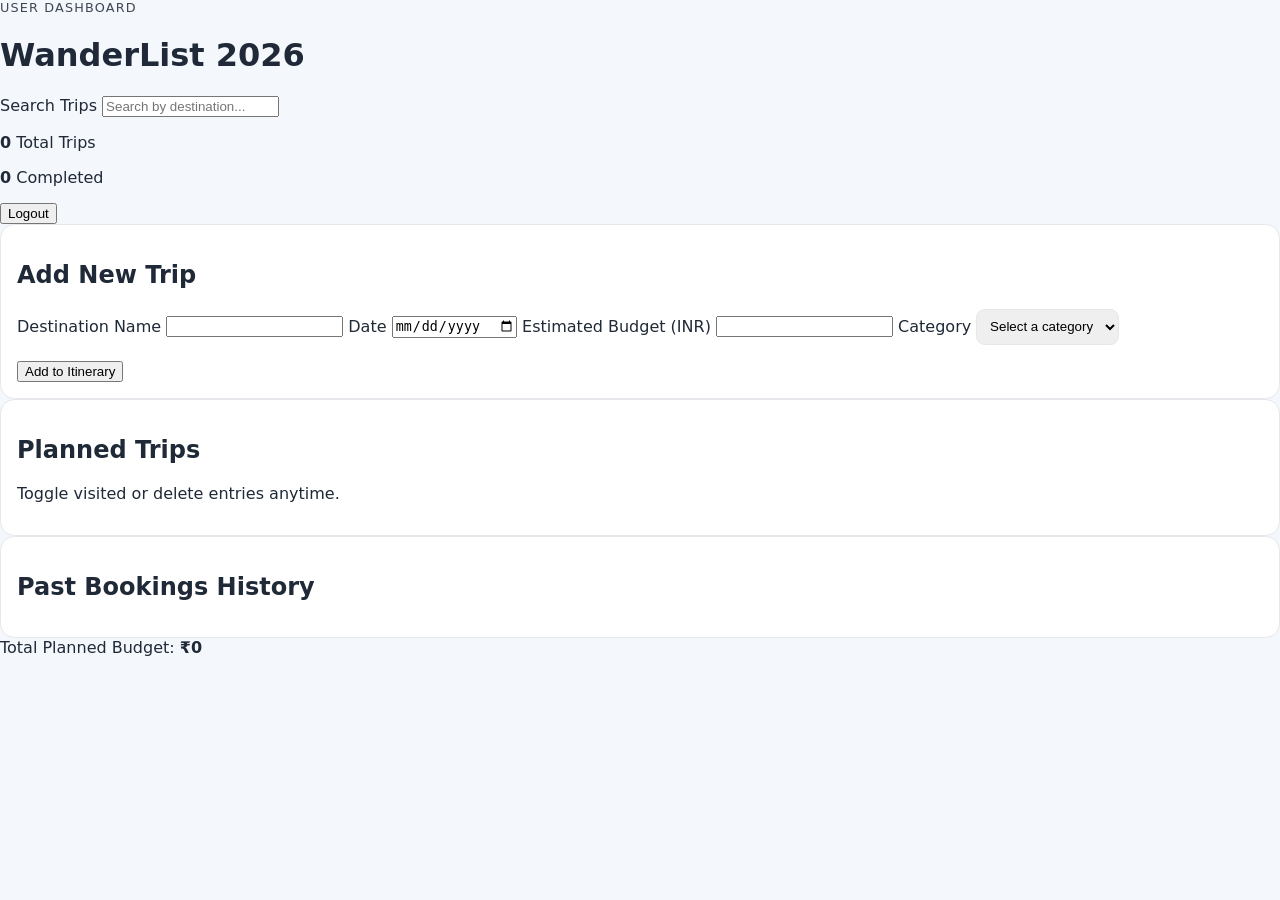
==== commit f723ad7a: "Merge branch 'main' into codex/create-interactive-travel-dashboard-ui-8zsx2g" ====
--- a/dashboard.html
+++ b/dashboard.html
@@ -6,11 +6,11 @@
     <title>Dashboard - WanderList 2026</title>
     <link rel="stylesheet" href="styles.css" />
   </head>
-  <body class="home-page">
+  <body>
     <header class="app-header">
       <div>
         <p class="eyebrow">User Dashboard</p>
-        <h1>WanderList 2026 Dashboard</h1>
+        <h1>WanderList 2026</h1>
         <p id="welcome-user" class="welcome-user"></p>
       </div>
       <div class="header-tools">
@@ -25,18 +25,10 @@
         <button id="logout-btn" class="btn-link btn-link-outline" type="button">Logout</button>
       </div>
     </header>
-    <nav class="home-nav">
-      <a href="index.html">Home</a>
-      <a href="#">Stays</a>
-      <a href="#">Flights</a>
-      <a href="#">Packages</a>
-      <a href="#">Attractions</a>
-    </nav>
 
     <main class="dashboard">
       <section class="panel form-panel">
         <h2>Add New Trip</h2>
-        <p class="muted">Create your next plan in seconds.</p>
         <form id="trip-form" novalidate>
           <label for="destination">Destination Name</label>
           <input id="destination" name="destination" type="text" list="popular-destinations" required />
--- a/styles.css
+++ b/styles.css
@@ -1,15 +1,13 @@
 :root {
-  --primary: #0284c7;
-  --primary-strong: #0369a1;
-  --accent: #f97316;
-  --bg: #eef5fb;
+  color-scheme: light;
+  --bg: #f4f7fb;
   --panel: #ffffff;
-  --text: #0f172a;
-  --muted: #64748b;
-  --border: #dbe7f3;
-  --error: #dc2626;
-  --success-bg: #ecfeff;
-  --shadow: 0 10px 30px rgba(2, 132, 199, 0.12);
+  --primary: #2563eb;
+  --primary-strong: #1d4ed8;
+  --text: #1f2937;
+  --muted: #6b7280;
+  --border: #e5e7eb;
+  --success: #15803d;
 }
 
 * {
@@ -18,492 +16,196 @@
 
 body {
   margin: 0;
-  background:
-    radial-gradient(circle at 10% 10%, rgba(56, 189, 248, 0.16), transparent 36%),
-    radial-gradient(circle at 95% 15%, rgba(249, 115, 22, 0.13), transparent 30%),
-    var(--bg);
+  font-family: Inter, system-ui, -apple-system, Segoe UI, Roboto, sans-serif;
+  background: var(--bg);
   color: var(--text);
-  font-family: Inter, system-ui, -apple-system, Segoe UI, Roboto, sans-serif;
-}
-
-.home-page {
-  background: #f2f5f9;
-}
-
-.home-topbar {
-  background: #003b95;
+}
+
+.hero {
+  background: linear-gradient(120deg, #1e40af, #2563eb);
   color: #fff;
+  padding: 2rem clamp(1rem, 4vw, 3rem);
+  display: flex;
+  justify-content: space-between;
+  gap: 1rem;
+  align-items: end;
+}
+
+.eyebrow {
+  margin: 0;
+  text-transform: uppercase;
+  letter-spacing: 0.09em;
+  opacity: 0.85;
+  font-size: 0.8rem;
+}
+
+.hero h1 {
+  margin: 0.35rem 0;
+  font-size: clamp(1.4rem, 4vw, 2.4rem);
+}
+
+.hero p {
+  margin: 0;
+  max-width: 60ch;
+}
+
+.layout {
+  display: grid;
+  grid-template-columns: 1fr;
+  gap: 1rem;
+  padding: 1rem clamp(1rem, 4vw, 3rem) 2rem;
+}
+
+.section-copy {
+  margin-top: 0;
+  color: var(--muted);
+}
+
+.card-grid {
+  display: grid;
+  grid-template-columns: repeat(auto-fill, minmax(220px, 1fr));
+  gap: 1rem;
+}
+
+.card {
+  background: var(--panel);
+  border: 1px solid var(--border);
+  border-radius: 0.9rem;
+  overflow: hidden;
+  box-shadow: 0 8px 20px rgba(15, 23, 42, 0.08);
+}
+
+.card img {
+  width: 100%;
+  height: 150px;
+  object-fit: cover;
+}
+
+.card-content {
+  padding: 0.9rem;
+}
+
+.card h3 {
+  margin: 0;
+}
+
+.card-description {
+  color: var(--muted);
+  min-height: 2.5rem;
+}
+
+.meta-row,
+.price-row {
   display: flex;
   justify-content: space-between;
   align-items: center;
-  padding: 1rem clamp(1rem, 4vw, 2.5rem);
-}
-
-.brand {
-  font-size: 1.8rem;
-  font-weight: 800;
-}
-
-.top-actions {
-  display: flex;
-  align-items: center;
-  gap: 0.65rem;
-}
-
-.top-btn {
-  color: #003b95;
-  background: #fff;
-  text-decoration: none;
-  border-radius: 0.5rem;
-  padding: 0.45rem 0.72rem;
-  font-weight: 700;
-}
-
-.top-btn-outline {
+  gap: 0.4rem;
+}
+
+.pill {
+  background: #eff6ff;
+  color: #1e3a8a;
+  border-radius: 999px;
+  font-size: 0.78rem;
+  padding: 0.18rem 0.55rem;
+}
+
+.price {
+  font-size: 1.1rem;
+}
+
+.btn {
+  border: none;
+  cursor: pointer;
+  background: var(--primary);
+  color: #fff;
+  border-radius: 0.55rem;
+  padding: 0.55rem 0.85rem;
+  font-weight: 600;
+}
+
+.btn:hover {
+  background: var(--primary-strong);
+}
+
+.btn-outline {
   background: transparent;
-  color: #fff;
-  border: 1px solid rgba(255, 255, 255, 0.75);
-}
-
-.home-nav {
-  background: #003b95;
-  border-top: 1px solid rgba(255, 255, 255, 0.2);
-  padding: 0.85rem clamp(1rem, 4vw, 2.5rem) 1.05rem;
-  display: flex;
-  gap: 1rem;
-  flex-wrap: wrap;
-}
-
-.home-nav a {
-  color: #cde7ff;
-  text-decoration: none;
-  font-weight: 600;
-}
-
-.home-hero {
-  min-height: 470px;
-  background:
-    linear-gradient(90deg, rgba(0, 0, 0, 0.52), rgba(0, 0, 0, 0.1)),
-    url('https://images.unsplash.com/photo-1507525428034-b723cf961d3e?auto=format&fit=crop&w=1800&q=80')
-      center/cover no-repeat;
-  display: grid;
-  align-items: center;
-  padding: 2rem clamp(1rem, 4vw, 2.5rem) 5.5rem;
-}
-
-.hero-overlay {
-  color: #fff;
-  max-width: 620px;
-}
-
-.hero-overlay h1 {
-  margin: 0.2rem 0;
-  color: #fff;
-  font-size: clamp(2rem, 5.5vw, 3.6rem);
-}
-
-.hero-overlay p {
-  margin: 0;
-  font-size: 1.2rem;
-}
-
-.hero-cta-row {
-  margin-top: 1.1rem;
-  display: flex;
-  gap: 0.65rem;
-}
-
-.light {
-  color: #dbeafe;
-}
-
-.search-strip {
-  background: #fff;
-  margin: -2.6rem auto 0;
-  width: min(1050px, calc(100% - 2rem));
-  border: 3px solid #febb02;
-  border-radius: 0.75rem;
-  display: grid;
-  grid-template-columns: 1.2fr 1fr 1fr auto;
-  overflow: hidden;
-  box-shadow: 0 10px 20px rgba(15, 23, 42, 0.12);
-}
-
-.search-strip input {
-  border: none;
-  border-right: 1px solid #e2e8f0;
-  border-radius: 0;
-  padding: 0.95rem 0.85rem;
-}
-
-.search-strip input:last-of-type {
-  border-right: none;
-}
-
-.search-btn {
-  background: #0071c2;
-  color: #fff;
-  text-decoration: none;
-  display: grid;
-  place-items: center;
-  padding: 0 1.5rem;
-  font-size: 1.35rem;
-  font-weight: 700;
-}
-
-.home-why {
-  width: min(1080px, calc(100% - 2rem));
-  margin: 2rem auto;
-}
-
-.home-why h2 {
-  margin-bottom: 0.8rem;
-}
-
-.why-grid {
-  display: grid;
-  grid-template-columns: repeat(auto-fit, minmax(220px, 1fr));
-  gap: 0.85rem;
-}
-
-.why-grid article {
-  background: #fff;
+  border: 1px solid rgba(255, 255, 255, 0.5);
+}
+
+.btn-outline:hover {
+  background: rgba(255, 255, 255, 0.1);
+}
+
+.panel {
+  background: var(--panel);
+  border-radius: 0.9rem;
   border: 1px solid var(--border);
+  padding: 1rem;
+}
+
+.table-wrap {
+  overflow-x: auto;
+}
+
+table {
+  width: 100%;
+  border-collapse: collapse;
+}
+
+th,
+td {
+  text-align: left;
+  border-bottom: 1px solid var(--border);
+  padding: 0.75rem 0.3rem;
+}
+
+.split {
+  display: grid;
+  grid-template-columns: repeat(auto-fit, minmax(250px, 1fr));
+  gap: 1rem;
+}
+
+.prompt-form {
+  display: grid;
+  gap: 0.6rem;
+}
+
+select {
+  padding: 0.55rem;
+  border-radius: 0.55rem;
+  border: 1px solid var(--border);
+}
+
+.feedback {
+  background: #f8fafc;
+  border: 1px dashed #cbd5e1;
   border-radius: 0.8rem;
   padding: 0.9rem;
 }
 
-.muted {
-  color: var(--muted);
+.feedback h3 {
   margin-top: 0;
 }
 
-.auth-page {
-  min-height: 100vh;
-  padding-bottom: 1.2rem;
-}
-
-.auth-layout {
-  width: min(980px, 96vw);
-  display: grid;
-  grid-template-columns: 1.1fr 1fr;
-  gap: 1rem;
-  align-items: stretch;
-  margin: 1rem auto 0;
-}
-
-.auth-hero,
-.auth-card {
-  background: rgba(255, 255, 255, 0.9);
-  border: 1px solid rgba(219, 231, 243, 0.85);
-  border-radius: 1rem;
-  box-shadow: var(--shadow);
-  backdrop-filter: blur(6px);
-}
-
-.auth-hero {
-  padding: 1.3rem;
-}
-
-.auth-hero h1 {
-  margin: 0.5rem 0;
-  font-size: clamp(1.4rem, 3.3vw, 2.1rem);
-}
-
-.auth-hero p {
+.feedback p {
+  margin-bottom: 0;
   color: #334155;
 }
 
-.auth-hero ul {
-  margin: 0.9rem 0 0;
-  padding-left: 1.2rem;
-  color: #334155;
-}
-
-.auth-card {
-  padding: 1.2rem;
-}
-
-.auth-card h2 {
-  margin: 0.15rem 0;
-}
-
-.auth-form {
-  display: grid;
-  gap: 0.58rem;
-}
-
-.auth-switch {
-  margin: 0.7rem 0 0;
-  color: var(--muted);
-}
-
-.auth-switch a {
-  color: var(--primary-strong);
+.highlight {
+  outline: 3px solid #fde68a;
+  transform: translateY(-2px);
+  transition: transform 120ms ease;
+}
+
+.success {
+  color: var(--success);
   font-weight: 600;
 }
 
-.eyebrow {
-  margin: 0;
-  text-transform: uppercase;
-  letter-spacing: 0.09em;
-  font-size: 0.75rem;
-  color: var(--primary-strong);
-}
-
-label {
-  font-weight: 600;
-  font-size: 0.9rem;
-}
-
-input,
-select {
-  border: 1px solid var(--border);
-  border-radius: 0.65rem;
-  padding: 0.6rem;
-  background: #fff;
-}
-
-input:focus,
-select:focus {
-  outline: 2px solid #7dd3fc;
-  border-color: #38bdf8;
-}
-
-.btn-add,
-.btn-link {
-  background: var(--accent);
-  border: none;
-  color: #fff;
-  border-radius: 0.65rem;
-  padding: 0.65rem 0.9rem;
-  font-weight: 700;
-  cursor: pointer;
-  transition: transform 140ms ease, filter 140ms ease;
-}
-
-.btn-add:hover,
-.btn-link:hover {
-  filter: brightness(0.96);
-  transform: translateY(-1px);
-}
-
-.btn-link-outline {
-  background: #ffffff1f;
-  color: #fff;
-  border: 1px solid rgba(255, 255, 255, 0.75);
-}
-
-.error-message {
-  min-height: 1.2rem;
-  margin: 0;
-  color: var(--error);
-  font-size: 0.86rem;
-}
-
-.app-header {
-  background: linear-gradient(135deg, #0284c7, #0ea5e9);
-  color: #fff;
-  padding: 1.15rem clamp(1rem, 4vw, 2.5rem);
-  display: flex;
-  align-items: end;
-  justify-content: space-between;
-  gap: 1rem;
-  box-shadow: 0 10px 24px rgba(3, 105, 161, 0.3);
-}
-
-.app-header h1 {
-  margin: 0.2rem 0 0;
-  font-size: clamp(1.3rem, 3.6vw, 2rem);
-}
-
-.welcome-user {
-  margin: 0.22rem 0 0;
-  opacity: 0.95;
-}
-
-.header-tools {
-  display: grid;
-  gap: 0.6rem;
-  width: min(460px, 100%);
-}
-
-.search-group {
-  display: grid;
-  gap: 0.25rem;
-  font-size: 0.86rem;
-}
-
-.stats {
-  display: flex;
-  gap: 0.65rem;
-  flex-wrap: wrap;
-}
-
-.stats p {
-  margin: 0;
-  background: rgba(255, 255, 255, 0.18);
-  border: 1px solid rgba(255, 255, 255, 0.32);
-  border-radius: 999px;
-  padding: 0.3rem 0.72rem;
-  font-size: 0.9rem;
-}
-
-.dashboard {
-  display: grid;
-  grid-template-columns: minmax(260px, 340px) 1fr;
-  gap: 1rem;
-  padding: 1rem clamp(1rem, 4vw, 2.5rem) 0.8rem;
-}
-
-.panel {
-  background: var(--panel);
-  border: 1px solid var(--border);
-  border-radius: 1rem;
-  padding: 1rem;
-  box-shadow: 0 8px 22px rgba(15, 23, 42, 0.06);
-}
-
-.history-panel {
-  margin: 0 clamp(1rem, 4vw, 2.5rem) 0.8rem;
-}
-
-.history-list {
-  margin: 0;
-  padding-left: 1.2rem;
-}
-
-.history-list li {
-  padding: 0.36rem 0;
-  color: #1e293b;
-}
-
-#trip-form {
-  display: grid;
-  gap: 0.55rem;
-}
-
-.list-header {
-  display: flex;
-  justify-content: space-between;
-  gap: 1rem;
-  align-items: baseline;
-}
-
-.hint {
-  margin: 0;
-  color: var(--muted);
-  font-size: 0.88rem;
-}
-
-.empty-state {
-  background: #fff7ed;
-  border: 1px dashed #fdba74;
-  border-radius: 0.75rem;
-  padding: 0.85rem;
-  color: #9a3412;
-  margin-bottom: 0.8rem;
-}
-
-.trip-grid {
-  display: grid;
-  gap: 0.85rem;
-  grid-template-columns: repeat(auto-fill, minmax(230px, 1fr));
-}
-
-.trip-card {
-  border: 1px solid var(--border);
-  border-radius: 0.88rem;
-  padding: 0.84rem;
-  background: #fff;
-  transition: transform 150ms ease, box-shadow 150ms ease;
-}
-
-.trip-card:hover {
-  transform: translateY(-2px);
-  box-shadow: 0 8px 24px rgba(2, 132, 199, 0.15);
-}
-
-.trip-card.visited {
-  background: var(--success-bg);
-  border-color: #67e8f9;
-}
-
-.trip-card header h3 {
-  margin: 0;
-}
-
-.trip-date {
-  margin: 0.2rem 0 0;
-  color: var(--muted);
-  font-size: 0.88rem;
-}
-
-.trip-meta p {
-  margin: 0.34rem 0;
-}
-
-.trip-meta span {
-  color: var(--muted);
-}
-
-.trip-card footer {
-  margin-top: 0.74rem;
-  display: flex;
-  justify-content: space-between;
-  align-items: center;
-}
-
-.visited-toggle {
-  display: inline-flex;
-  align-items: center;
-  gap: 0.35rem;
-  font-size: 0.86rem;
-  font-weight: 500;
-}
-
-.delete-btn {
-  background: transparent;
-  border: 1px solid #fecaca;
-  color: #b91c1c;
-  border-radius: 0.55rem;
-  padding: 0.33rem 0.5rem;
-  cursor: pointer;
-}
-
-.delete-btn:hover {
-  background: #fff1f2;
-}
-
-.budget-summary {
-  margin: 0 1rem 1.2rem;
-  padding: 0.9rem 1rem;
-  background: #e0f2fe;
-  border: 1px solid #bae6fd;
-  border-radius: 0.78rem;
-  box-shadow: 0 8px 18px rgba(3, 105, 161, 0.1);
-}
-
-@media (max-width: 900px) {
-  .search-strip {
-    grid-template-columns: 1fr;
-  }
-
-  .search-strip input {
-    border-right: none;
-    border-bottom: 1px solid #e2e8f0;
-  }
-
-  .search-btn {
-    min-height: 52px;
-  }
-
-  .auth-layout,
-  .dashboard {
-    grid-template-columns: 1fr;
-  }
-
-  .app-header {
+@media (max-width: 620px) {
+  .hero {
     align-items: start;
     flex-direction: column;
   }
